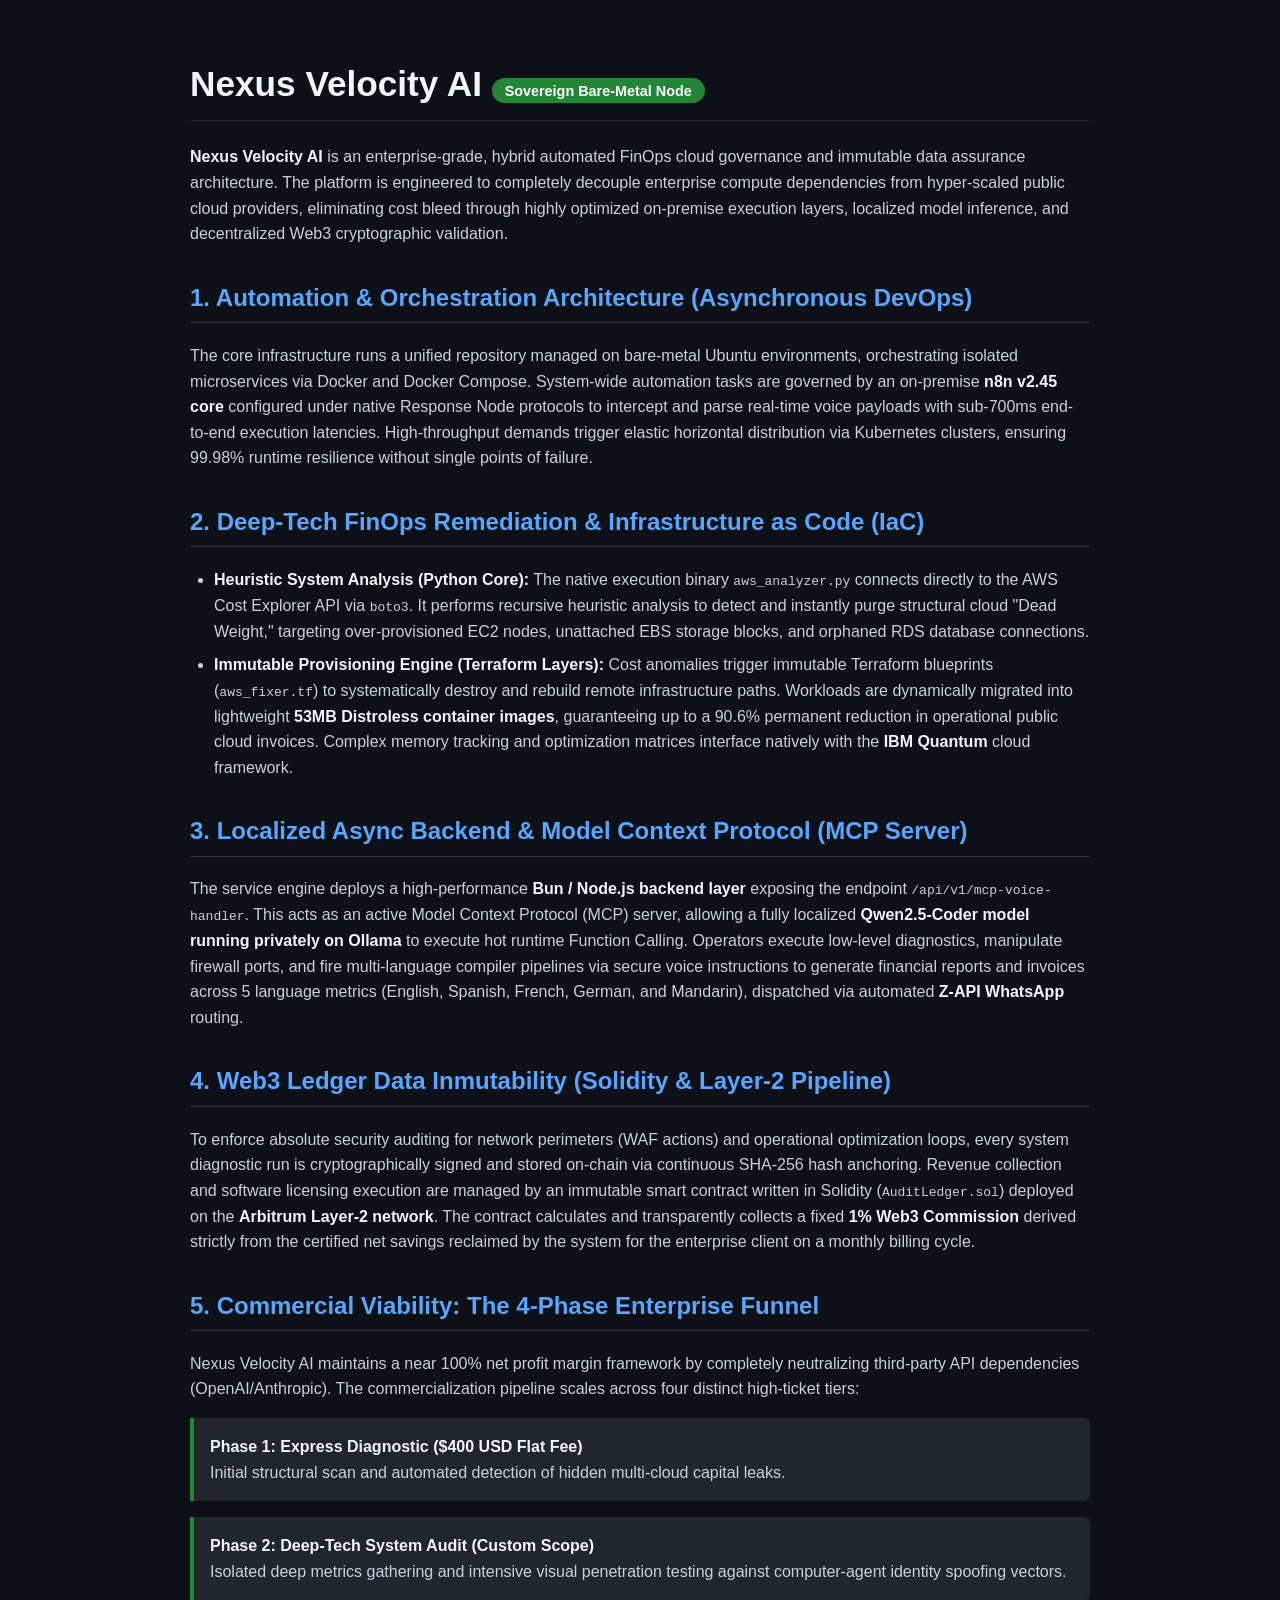
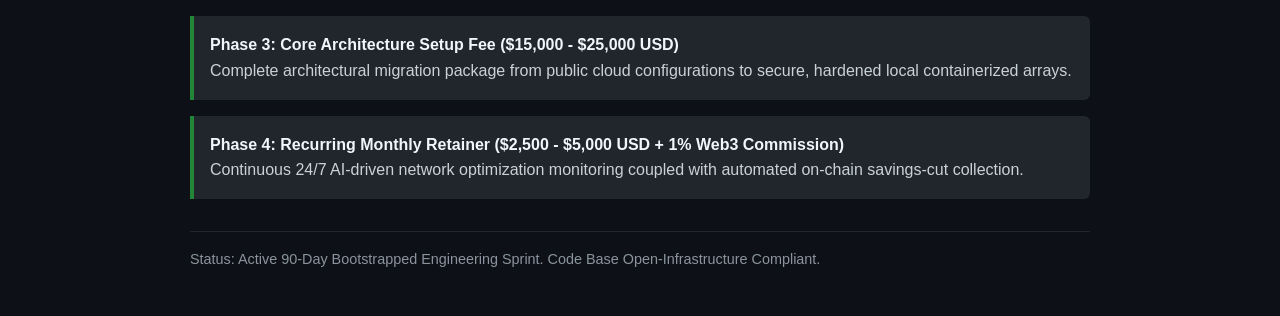
==== index.html @ 1094f733 "Create index.html for Nexus Velocity AI platform This HTML file outlines the Nexus Velocity AI platf" ====
<!DOCTYPE html>
<html lang="en">
<head>
    <meta charset="UTF-8">
    <meta name="viewport" content="width=device-width, initial-scale=1.0">
    <title>Nexus Velocity AI | Sovereign FinOps & Infrastructure Optimization</title>
    <style>
        body { font-family: -apple-system, BlinkMacSystemFont, "Segoe UI", Roboto, sans-serif; background-color: #0d1117; color: #c9d1d9; padding: 2rem; max-width: 900px; margin: 0 auto; line-height: 1.6; }
        h1 { color: #f0f6fc; border-bottom: 1px solid #21262d; padding-bottom: 0.5rem; font-size: 2.2rem; }
        h2 { color: #58a6ff; margin-top: 2rem; border-bottom: 1px solid #30363d; padding-bottom: 0.3rem; }
        h3 { color: #ff7b72; margin-top: 1.5rem; }
        ul { padding-left: 1.5rem; }
        li { margin-bottom: 0.5rem; }
        strong { color: #f0f6fc; }
        .badge { background-color: #238636; color: #ffffff; padding: 0.3rem 0.8rem; border-radius: 2rem; font-size: 0.9rem; font-weight: bold; }
        .tech-stack { background-color: #161b22; padding: 1.5rem; border-radius: 6px; border: 1px solid #30363d; margin-top: 1.5rem; }
        .funnel-stage { background-color: #21262d; border-left: 4px solid #238636; padding: 1rem; margin-bottom: 1rem; border-radius: 0 6px 6px 0; }
    </style>
</head>
<body>
    <h1>Nexus Velocity AI <span class="badge">Sovereign Bare-Metal Node</span></h1>
    <p><strong>Nexus Velocity AI</strong> is an enterprise-grade, hybrid automated FinOps cloud governance and immutable data assurance architecture. The platform is engineered to completely decouple enterprise compute dependencies from hyper-scaled public cloud providers, eliminating cost bleed through highly optimized on-premise execution layers, localized model inference, and decentralized Web3 cryptographic validation.</p>

    <h2>1. Automation & Orchestration Architecture (Asynchronous DevOps)</h2>
    <p>The core infrastructure runs a unified repository managed on bare-metal Ubuntu environments, orchestrating isolated microservices via Docker and Docker Compose. System-wide automation tasks are governed by an on-premise <strong>n8n v2.45 core</strong> configured under native Response Node protocols to intercept and parse real-time voice payloads with sub-700ms end-to-end execution latencies. High-throughput demands trigger elastic horizontal distribution via Kubernetes clusters, ensuring 99.98% runtime resilience without single points of failure.</p>

    <h2>2. Deep-Tech FinOps Remediation & Infrastructure as Code (IaC)</h2>
    <ul>
        <li><strong>Heuristic System Analysis (Python Core):</strong> The native execution binary <code>aws_analyzer.py</code> connects directly to the AWS Cost Explorer API via <code>boto3</code>. It performs recursive heuristic analysis to detect and instantly purge structural cloud "Dead Weight," targeting over-provisioned EC2 nodes, unattached EBS storage blocks, and orphaned RDS database connections.</li>
        <li><strong>Immutable Provisioning Engine (Terraform Layers):</strong> Cost anomalies trigger immutable Terraform blueprints (<code>aws_fixer.tf</code>) to systematically destroy and rebuild remote infrastructure paths. Workloads are dynamically migrated into lightweight <strong>53MB Distroless container images</strong>, guaranteeing up to a 90.6% permanent reduction in operational public cloud invoices. Complex memory tracking and optimization matrices interface natively with the <strong>IBM Quantum</strong> cloud framework.</li>
    </ul>

    <h2>3. Localized Async Backend & Model Context Protocol (MCP Server)</h2>
    <p>The service engine deploys a high-performance <strong>Bun / Node.js backend layer</strong> exposing the endpoint <code>/api/v1/mcp-voice-handler</code>. This acts as an active Model Context Protocol (MCP) server, allowing a fully localized <strong>Qwen2.5-Coder model running privately on Ollama</strong> to execute hot runtime Function Calling. Operators execute low-level diagnostics, manipulate firewall ports, and fire multi-language compiler pipelines via secure voice instructions to generate financial reports and invoices across 5 language metrics (English, Spanish, French, German, and Mandarin), dispatched via automated <strong>Z-API WhatsApp</strong> routing.</p>

    <h2>4. Web3 Ledger Data Inmutability (Solidity & Layer-2 Pipeline)</h2>
    <p>To enforce absolute security auditing for network perimeters (WAF actions) and operational optimization loops, every system diagnostic run is cryptographically signed and stored on-chain via continuous SHA-256 hash anchoring. Revenue collection and software licensing execution are managed by an immutable smart contract written in Solidity (<code>AuditLedger.sol</code>) deployed on the <strong>Arbitrum Layer-2 network</strong>. The contract calculates and transparently collects a fixed <strong>1% Web3 Commission</strong> derived strictly from the certified net savings reclaimed by the system for the enterprise client on a monthly billing cycle.</p>

    <h2>5. Commercial Viability: The 4-Phase Enterprise Funnel</h2>
    <p>Nexus Velocity AI maintains a near 100% net profit margin framework by completely neutralizing third-party API dependencies (OpenAI/Anthropic). The commercialization pipeline scales across four distinct high-ticket tiers:</p>
    
    <div class="funnel-stage">
        <strong>Phase 1: Express Diagnostic ($400 USD Flat Fee)</strong><br>
        Initial structural scan and automated detection of hidden multi-cloud capital leaks.
    </div>
    <div class="funnel-stage">
        <strong>Phase 2: Deep-Tech System Audit (Custom Scope)</strong><br>
        Isolated deep metrics gathering and intensive visual penetration testing against computer-agent identity spoofing vectors.
    </div>
    <div class="funnel-stage">
        <strong>Phase 3: Core Architecture Setup Fee ($15,000 - $25,000 USD)</strong><br>
        Complete architectural migration package from public cloud configurations to secure, hardened local containerized arrays.
    </div>
    <div class="funnel-stage">
        <strong>Phase 4: Recurring Monthly Retainer ($2,500 - $5,000 USD + 1% Web3 Commission)</strong><br>
        Continuous 24/7 AI-driven network optimization monitoring coupled with automated on-chain savings-cut collection.
    </div>

    <p style="color: #8b949e; font-size: 0.9rem; margin-top: 2rem; border-top: 1px solid #21262d; padding-top: 1rem;">Status: Active 90-Day Bootstrapped Engineering Sprint. Code Base Open-Infrastructure Compliant.</p>
</body>
</html>
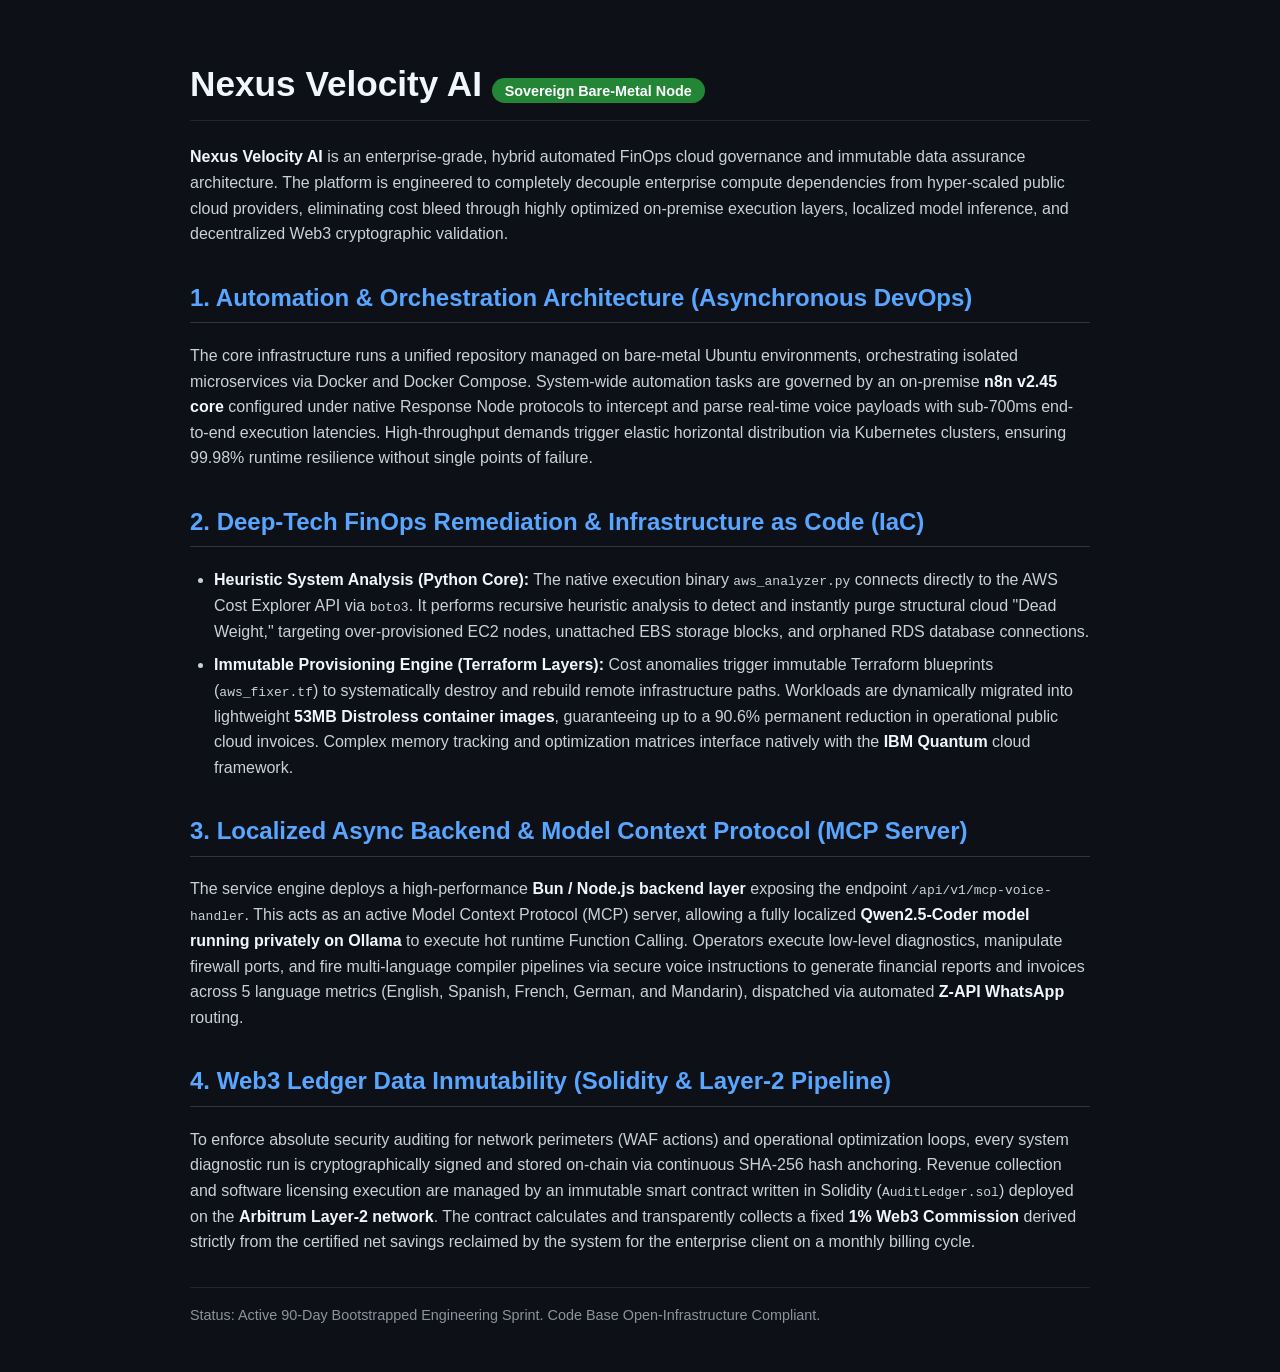
==== commit 95753090: "Remove commercial viability section from index.html Removed the commercial viability section detaili" ====
--- a/index.html
+++ b/index.html
@@ -8,13 +8,11 @@
         body { font-family: -apple-system, BlinkMacSystemFont, "Segoe UI", Roboto, sans-serif; background-color: #0d1117; color: #c9d1d9; padding: 2rem; max-width: 900px; margin: 0 auto; line-height: 1.6; }
         h1 { color: #f0f6fc; border-bottom: 1px solid #21262d; padding-bottom: 0.5rem; font-size: 2.2rem; }
         h2 { color: #58a6ff; margin-top: 2rem; border-bottom: 1px solid #30363d; padding-bottom: 0.3rem; }
-        h3 { color: #ff7b72; margin-top: 1.5rem; }
         ul { padding-left: 1.5rem; }
         li { margin-bottom: 0.5rem; }
         strong { color: #f0f6fc; }
         .badge { background-color: #238636; color: #ffffff; padding: 0.3rem 0.8rem; border-radius: 2rem; font-size: 0.9rem; font-weight: bold; }
         .tech-stack { background-color: #161b22; padding: 1.5rem; border-radius: 6px; border: 1px solid #30363d; margin-top: 1.5rem; }
-        .funnel-stage { background-color: #21262d; border-left: 4px solid #238636; padding: 1rem; margin-bottom: 1rem; border-radius: 0 6px 6px 0; }
     </style>
 </head>
 <body>
@@ -36,26 +34,6 @@
     <h2>4. Web3 Ledger Data Inmutability (Solidity & Layer-2 Pipeline)</h2>
     <p>To enforce absolute security auditing for network perimeters (WAF actions) and operational optimization loops, every system diagnostic run is cryptographically signed and stored on-chain via continuous SHA-256 hash anchoring. Revenue collection and software licensing execution are managed by an immutable smart contract written in Solidity (<code>AuditLedger.sol</code>) deployed on the <strong>Arbitrum Layer-2 network</strong>. The contract calculates and transparently collects a fixed <strong>1% Web3 Commission</strong> derived strictly from the certified net savings reclaimed by the system for the enterprise client on a monthly billing cycle.</p>
 
-    <h2>5. Commercial Viability: The 4-Phase Enterprise Funnel</h2>
-    <p>Nexus Velocity AI maintains a near 100% net profit margin framework by completely neutralizing third-party API dependencies (OpenAI/Anthropic). The commercialization pipeline scales across four distinct high-ticket tiers:</p>
-    
-    <div class="funnel-stage">
-        <strong>Phase 1: Express Diagnostic ($400 USD Flat Fee)</strong><br>
-        Initial structural scan and automated detection of hidden multi-cloud capital leaks.
-    </div>
-    <div class="funnel-stage">
-        <strong>Phase 2: Deep-Tech System Audit (Custom Scope)</strong><br>
-        Isolated deep metrics gathering and intensive visual penetration testing against computer-agent identity spoofing vectors.
-    </div>
-    <div class="funnel-stage">
-        <strong>Phase 3: Core Architecture Setup Fee ($15,000 - $25,000 USD)</strong><br>
-        Complete architectural migration package from public cloud configurations to secure, hardened local containerized arrays.
-    </div>
-    <div class="funnel-stage">
-        <strong>Phase 4: Recurring Monthly Retainer ($2,500 - $5,000 USD + 1% Web3 Commission)</strong><br>
-        Continuous 24/7 AI-driven network optimization monitoring coupled with automated on-chain savings-cut collection.
-    </div>
-
     <p style="color: #8b949e; font-size: 0.9rem; margin-top: 2rem; border-top: 1px solid #21262d; padding-top: 1rem;">Status: Active 90-Day Bootstrapped Engineering Sprint. Code Base Open-Infrastructure Compliant.</p>
 </body>
 </html>
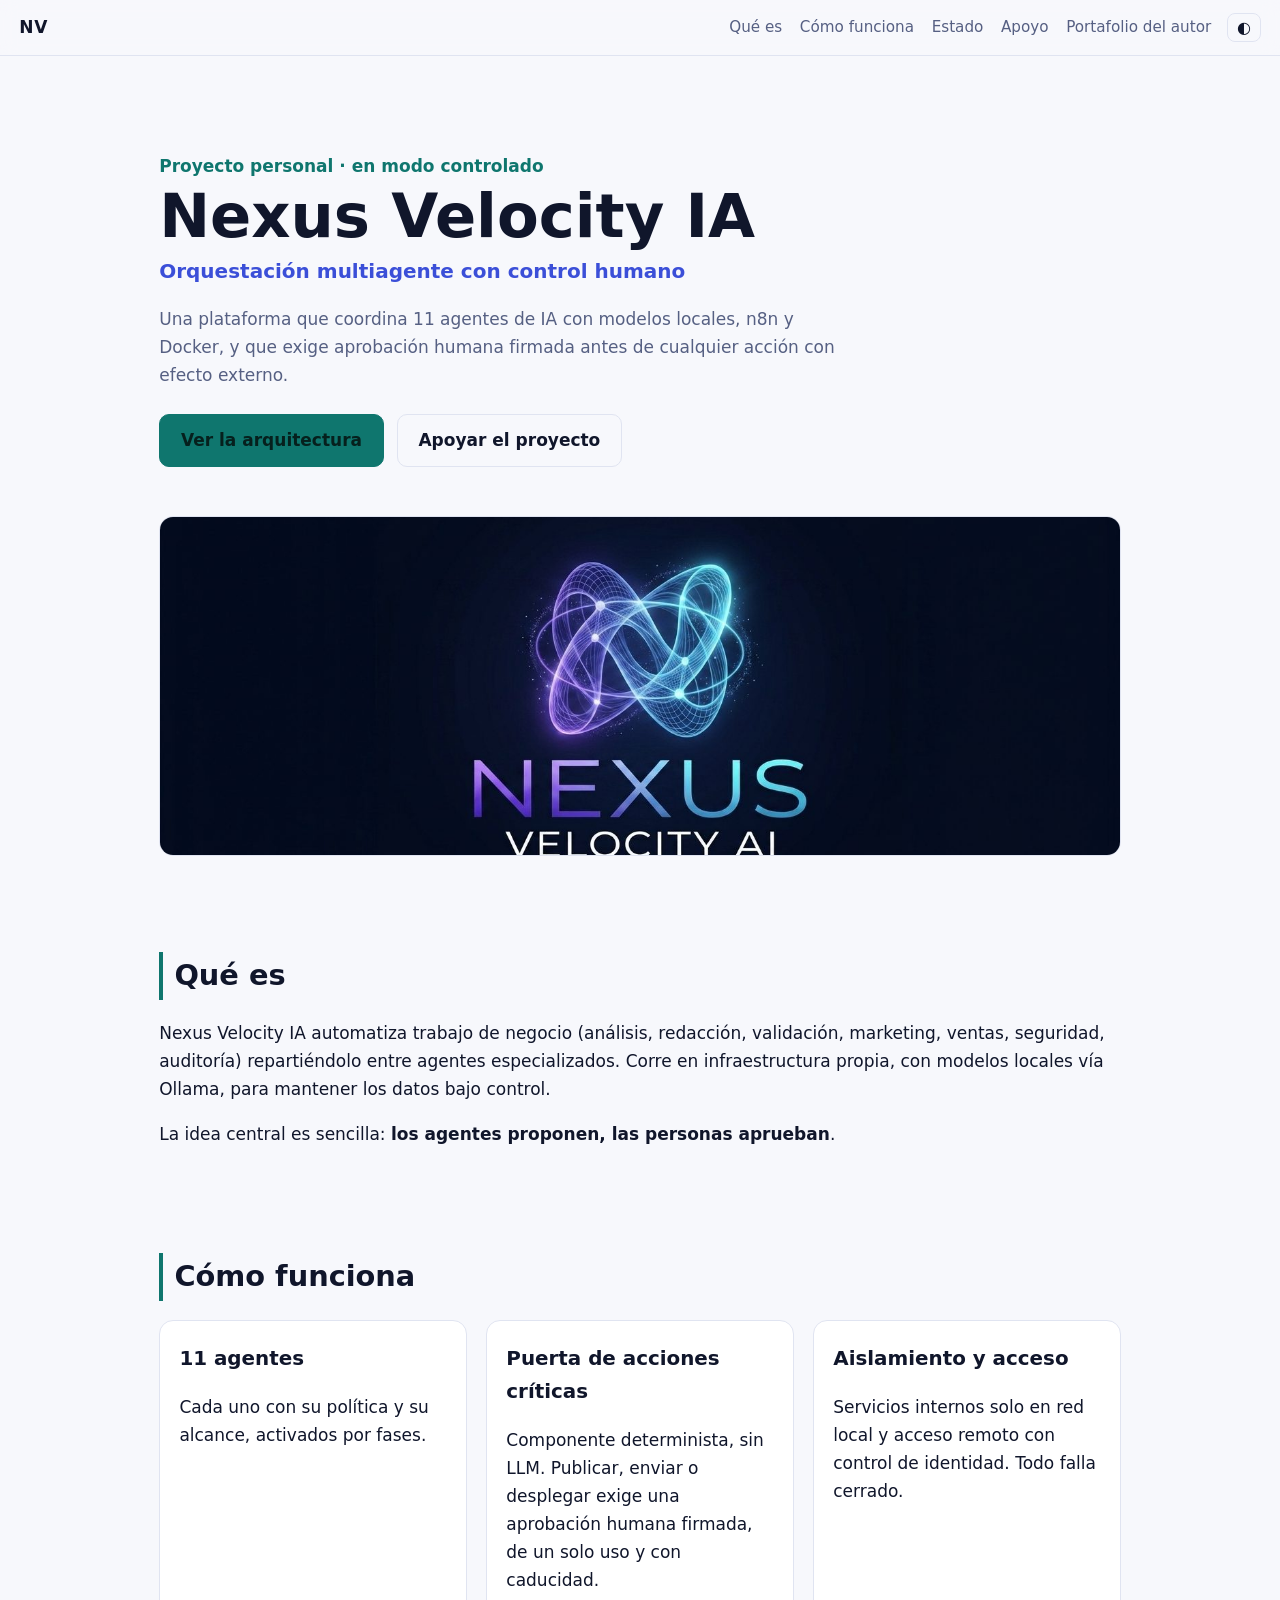
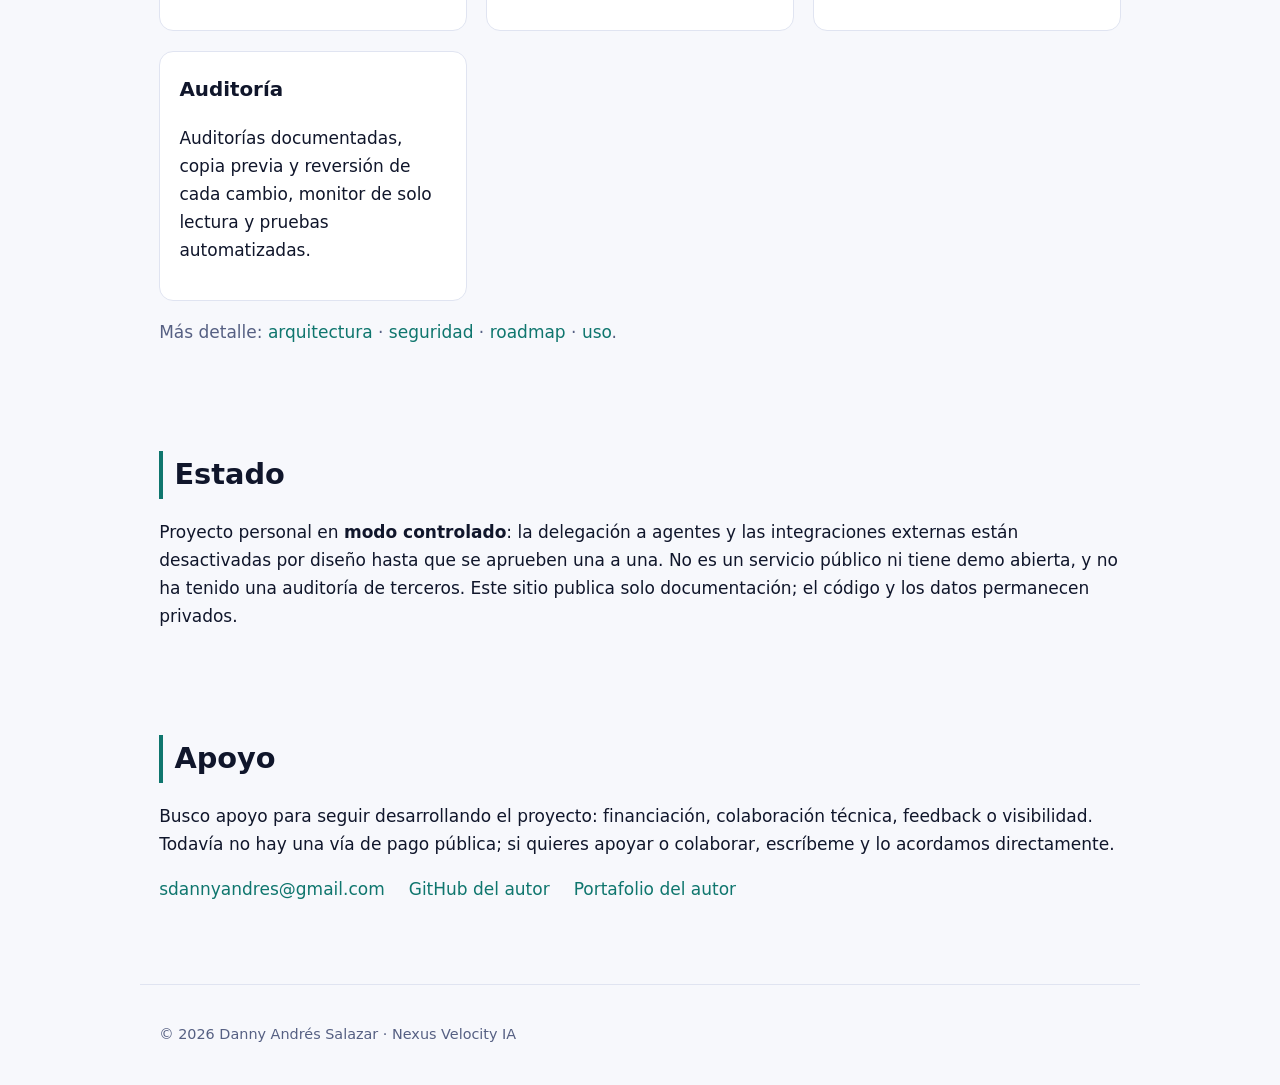
==== commit 853aeb53: "Sitio público de Nexus Velocity IA (historial reescrito) Co-Authored-By: Claude Sonnet 5.5 <noreply@" ====
--- a/index.html
+++ b/index.html
@@ -1,39 +1,66 @@
 <!DOCTYPE html>
-<html lang="en">
+<html lang="es">
 <head>
-    <meta charset="UTF-8">
-    <meta name="viewport" content="width=device-width, initial-scale=1.0">
-    <title>Nexus Velocity AI | Sovereign FinOps & Infrastructure Optimization</title>
-    <style>
-        body { font-family: -apple-system, BlinkMacSystemFont, "Segoe UI", Roboto, sans-serif; background-color: #0d1117; color: #c9d1d9; padding: 2rem; max-width: 900px; margin: 0 auto; line-height: 1.6; }
-        h1 { color: #f0f6fc; border-bottom: 1px solid #21262d; padding-bottom: 0.5rem; font-size: 2.2rem; }
-        h2 { color: #58a6ff; margin-top: 2rem; border-bottom: 1px solid #30363d; padding-bottom: 0.3rem; }
-        ul { padding-left: 1.5rem; }
-        li { margin-bottom: 0.5rem; }
-        strong { color: #f0f6fc; }
-        .badge { background-color: #238636; color: #ffffff; padding: 0.3rem 0.8rem; border-radius: 2rem; font-size: 0.9rem; font-weight: bold; }
-        .tech-stack { background-color: #161b22; padding: 1.5rem; border-radius: 6px; border: 1px solid #30363d; margin-top: 1.5rem; }
-    </style>
+  <meta charset="UTF-8">
+  <meta name="viewport" content="width=device-width, initial-scale=1">
+  <title>Nexus Velocity IA — Orquestación multiagente con control humano</title>
+  <meta name="description" content="Plataforma de orquestación multiagente con modelos locales (Ollama), n8n y Docker, con aprobaciones humanas firmadas, control de acceso y auditoría.">
+  <meta property="og:title" content="Nexus Velocity IA">
+  <meta property="og:description" content="Orquestación multiagente con control humano, modelos locales y auditoría.">
+  <meta property="og:image" content="assets/nexus-logo.jpg">
+  <link rel="stylesheet" href="portfolio/styles.css">
+  <style>.logo{width:100%;max-height:340px;object-fit:cover;border-radius:14px;border:1px solid var(--line);margin-top:1.5rem}</style>
+  <script>try{var t=localStorage.getItem("theme");if(t)document.documentElement.dataset.theme=t}catch(e){}</script>
 </head>
 <body>
-    <h1>Nexus Velocity AI <span class="badge">Sovereign Bare-Metal Node</span></h1>
-    <p><strong>Nexus Velocity AI</strong> is an enterprise-grade, hybrid automated FinOps cloud governance and immutable data assurance architecture. The platform is engineered to completely decouple enterprise compute dependencies from hyper-scaled public cloud providers, eliminating cost bleed through highly optimized on-premise execution layers, localized model inference, and decentralized Web3 cryptographic validation.</p>
+<header class="nav">
+  <a class="brand" href="#inicio">NV</a>
+  <nav aria-label="Principal"><a href="#que-es">Qué es</a><a href="#como">Cómo funciona</a><a href="#estado">Estado</a><a href="#apoyo">Apoyo</a><a href="portfolio/index.html">Portafolio del autor</a></nav>
+  <button id="theme" aria-label="Cambiar entre modo claro y oscuro">◐</button>
+</header>
+<main>
+<section id="inicio" class="hero">
+  <p class="eyebrow">Proyecto personal · en modo controlado</p>
+  <h1>Nexus Velocity IA</h1>
+  <p class="role">Orquestación multiagente con control humano</p>
+  <p class="lead">Una plataforma que coordina 11 agentes de IA con modelos locales, n8n y Docker, y que exige aprobación humana firmada antes de cualquier acción con efecto externo.</p>
+  <div class="cta"><a class="btn primary" href="docs/arquitectura.html">Ver la arquitectura</a><a class="btn" href="#apoyo">Apoyar el proyecto</a></div>
+  <img class="logo" src="assets/nexus-logo.jpg" alt="Logotipo de Nexus Velocity AI">
+</section>
 
-    <h2>1. Automation & Orchestration Architecture (Asynchronous DevOps)</h2>
-    <p>The core infrastructure runs a unified repository managed on bare-metal Ubuntu environments, orchestrating isolated microservices via Docker and Docker Compose. System-wide automation tasks are governed by an on-premise <strong>n8n v2.45 core</strong> configured under native Response Node protocols to intercept and parse real-time voice payloads with sub-700ms end-to-end execution latencies. High-throughput demands trigger elastic horizontal distribution via Kubernetes clusters, ensuring 99.98% runtime resilience without single points of failure.</p>
+<section id="que-es" class="reveal">
+  <h2>Qué es</h2>
+  <p>Nexus Velocity IA automatiza trabajo de negocio (análisis, redacción, validación, marketing, ventas, seguridad, auditoría) repartiéndolo entre agentes especializados. Corre en infraestructura propia, con modelos locales vía Ollama, para mantener los datos bajo control.</p>
+  <p>La idea central es sencilla: <strong>los agentes proponen, las personas aprueban</strong>.</p>
+</section>
 
-    <h2>2. Deep-Tech FinOps Remediation & Infrastructure as Code (IaC)</h2>
-    <ul>
-        <li><strong>Heuristic System Analysis (Python Core):</strong> The native execution binary <code>aws_analyzer.py</code> connects directly to the AWS Cost Explorer API via <code>boto3</code>. It performs recursive heuristic analysis to detect and instantly purge structural cloud "Dead Weight," targeting over-provisioned EC2 nodes, unattached EBS storage blocks, and orphaned RDS database connections.</li>
-        <li><strong>Immutable Provisioning Engine (Terraform Layers):</strong> Cost anomalies trigger immutable Terraform blueprints (<code>aws_fixer.tf</code>) to systematically destroy and rebuild remote infrastructure paths. Workloads are dynamically migrated into lightweight <strong>53MB Distroless container images</strong>, guaranteeing up to a 90.6% permanent reduction in operational public cloud invoices. Complex memory tracking and optimization matrices interface natively with the <strong>IBM Quantum</strong> cloud framework.</li>
-    </ul>
+<section id="como" class="reveal">
+  <h2>Cómo funciona</h2>
+  <div class="grid">
+    <article class="card"><h3>11 agentes</h3><p>Cada uno con su política y su alcance, activados por fases.</p></article>
+    <article class="card"><h3>Puerta de acciones críticas</h3><p>Componente determinista, sin LLM. Publicar, enviar o desplegar exige una aprobación humana firmada, de un solo uso y con caducidad.</p></article>
+    <article class="card"><h3>Aislamiento y acceso</h3><p>Servicios internos solo en red local y acceso remoto con control de identidad. Todo falla cerrado.</p></article>
+    <article class="card"><h3>Auditoría</h3><p>Auditorías documentadas, copia previa y reversión de cada cambio, monitor de solo lectura y pruebas automatizadas.</p></article>
+  </div>
+  <p class="note">Más detalle: <a href="docs/arquitectura.html">arquitectura</a> · <a href="docs/seguridad.html">seguridad</a> · <a href="docs/roadmap.html">roadmap</a> · <a href="docs/uso.html">uso</a>.</p>
+</section>
 
-    <h2>3. Localized Async Backend & Model Context Protocol (MCP Server)</h2>
-    <p>The service engine deploys a high-performance <strong>Bun / Node.js backend layer</strong> exposing the endpoint <code>/api/v1/mcp-voice-handler</code>. This acts as an active Model Context Protocol (MCP) server, allowing a fully localized <strong>Qwen2.5-Coder model running privately on Ollama</strong> to execute hot runtime Function Calling. Operators execute low-level diagnostics, manipulate firewall ports, and fire multi-language compiler pipelines via secure voice instructions to generate financial reports and invoices across 5 language metrics (English, Spanish, French, German, and Mandarin), dispatched via automated <strong>Z-API WhatsApp</strong> routing.</p>
+<section id="estado" class="reveal">
+  <h2>Estado</h2>
+  <p>Proyecto personal en <strong>modo controlado</strong>: la delegación a agentes y las integraciones externas están desactivadas por diseño hasta que se aprueben una a una. No es un servicio público ni tiene demo abierta, y no ha tenido una auditoría de terceros. Este sitio publica solo documentación; el código y los datos permanecen privados.</p>
+</section>
 
-    <h2>4. Web3 Ledger Data Inmutability (Solidity & Layer-2 Pipeline)</h2>
-    <p>To enforce absolute security auditing for network perimeters (WAF actions) and operational optimization loops, every system diagnostic run is cryptographically signed and stored on-chain via continuous SHA-256 hash anchoring. Revenue collection and software licensing execution are managed by an immutable smart contract written in Solidity (<code>AuditLedger.sol</code>) deployed on the <strong>Arbitrum Layer-2 network</strong>. The contract calculates and transparently collects a fixed <strong>1% Web3 Commission</strong> derived strictly from the certified net savings reclaimed by the system for the enterprise client on a monthly billing cycle.</p>
-
-    <p style="color: #8b949e; font-size: 0.9rem; margin-top: 2rem; border-top: 1px solid #21262d; padding-top: 1rem;">Status: Active 90-Day Bootstrapped Engineering Sprint. Code Base Open-Infrastructure Compliant.</p>
+<section id="apoyo" class="reveal">
+  <h2>Apoyo</h2>
+  <p>Busco apoyo para seguir desarrollando el proyecto: financiación, colaboración técnica, feedback o visibilidad. Todavía no hay una vía de pago pública; si quieres apoyar o colaborar, escríbeme y lo acordamos directamente.</p>
+  <ul class="contact">
+    <li><a href="mailto:sdannyandres@gmail.com?subject=Apoyo%20a%20Nexus%20Velocity%20IA">sdannyandres@gmail.com</a></li>
+    <li><a href="https://github.com/sdannyandres" rel="noopener">GitHub del autor</a></li>
+    <li><a href="portfolio/index.html">Portafolio del autor</a></li>
+  </ul>
+</section>
+</main>
+<footer><p>© <span id="y"></span> Danny Andrés Salazar · Nexus Velocity IA</p></footer>
+<script src="portfolio/main.js"></script>
 </body>
 </html>
--- a/portfolio/styles.css
+++ b/portfolio/styles.css
@@ -0,0 +1,41 @@
+:root{--bg:#0b1020;--fg:#e8ecf6;--muted:#9aa6c3;--card:#121a30;--line:#222c4a;--accent:#5eead4;--accent2:#7c9cff}
+[data-theme="light"]{--bg:#f7f8fc;--fg:#10162b;--muted:#566083;--card:#fff;--line:#e0e4f1;--accent:#0f766e;--accent2:#3b4fd8}
+@media(prefers-color-scheme:light){:root:not([data-theme="dark"]){--bg:#f7f8fc;--fg:#10162b;--muted:#566083;--card:#fff;--line:#e0e4f1;--accent:#0f766e;--accent2:#3b4fd8}}
+*{box-sizing:border-box}html{scroll-behavior:smooth}
+body{margin:0;background:var(--bg);color:var(--fg);font:17px/1.65 system-ui,-apple-system,"Segoe UI",Roboto,sans-serif}
+a{color:var(--accent);text-decoration:none}a:hover{text-decoration:underline}
+.nav{position:sticky;top:0;z-index:10;display:flex;align-items:center;gap:1rem;padding:.8rem 1.2rem;background:color-mix(in srgb,var(--bg) 88%,transparent);backdrop-filter:blur(8px);border-bottom:1px solid var(--line)}
+.brand{font-weight:800;letter-spacing:.05em;color:var(--fg)}
+.nav nav{display:flex;gap:1.1rem;margin-left:auto;flex-wrap:wrap}
+.nav nav a{color:var(--muted);font-size:.95rem}.nav nav a:hover{color:var(--fg);text-decoration:none}
+#theme{background:none;border:1px solid var(--line);color:var(--fg);border-radius:8px;padding:.25rem .55rem;cursor:pointer;font-size:1rem}
+main{max-width:1000px;margin:0 auto;padding:0 1.2rem}
+section{padding:4.5rem 0 1rem}
+h1{font-size:clamp(2.2rem,6vw,3.8rem);line-height:1.1;margin:.2rem 0}
+h2{font-size:1.8rem;margin:0 0 1.2rem;border-left:4px solid var(--accent);padding-left:.7rem}
+h3{margin:.2rem 0 .4rem}
+.hero{padding-top:6rem}.eyebrow{color:var(--accent);margin:0;font-weight:600}
+.role{font-size:1.25rem;color:var(--accent2);font-weight:600;margin:.3rem 0 1rem}
+.lead{max-width:680px;color:var(--muted)}
+.cta{display:flex;gap:.8rem;flex-wrap:wrap;margin:1.6rem 0}
+.btn{display:inline-block;padding:.7rem 1.3rem;border:1px solid var(--line);border-radius:10px;color:var(--fg);font-weight:600;transition:transform .15s,border-color .15s}
+.btn:hover{transform:translateY(-2px);border-color:var(--accent);text-decoration:none}
+.btn.primary{background:var(--accent);color:#06201d;border-color:var(--accent)}
+.quick{list-style:none;display:flex;gap:1.2rem;padding:0;margin:0}
+.grid{display:grid;grid-template-columns:repeat(auto-fit,minmax(290px,1fr));gap:1.2rem}
+.card{background:var(--card);border:1px solid var(--line);border-radius:14px;padding:1.2rem;transition:transform .2s,border-color .2s}
+.card:hover{transform:translateY(-4px);border-color:var(--accent2)}
+.thumb{height:90px;border-radius:10px;display:grid;place-items:center;font-size:2rem;font-weight:800;color:#fff;margin-bottom:.8rem}
+.t1{background:linear-gradient(135deg,#4f46e5,#06b6d4)}.t2{background:linear-gradient(135deg,#0ea5e9,#7c3aed)}.t3{background:linear-gradient(135deg,#059669,#0891b2)}.t4{background:linear-gradient(135deg,#d97706,#db2777)}.t5{background:linear-gradient(135deg,#475569,#2563eb)}
+.status{color:var(--accent);font-size:.85rem;margin:0 0 .5rem}.stack{color:var(--muted);font-size:.9rem}.links{font-size:.9rem;color:var(--muted)}
+.timeline{list-style:none;padding:0;margin:0;border-left:2px solid var(--line)}
+.timeline li{display:grid;grid-template-columns:150px 1fr;gap:1rem;padding:0 0 1.4rem 1.2rem;position:relative}
+.timeline li::before{content:"";position:absolute;left:-6px;top:.6rem;width:10px;height:10px;border-radius:50%;background:var(--accent)}
+.when{color:var(--muted);font-size:.9rem}.note{color:var(--muted)}
+.chips{list-style:none;display:flex;flex-wrap:wrap;gap:.5rem;padding:0;margin:.3rem 0 1rem}
+.chips li{border:1px solid var(--line);background:var(--card);border-radius:999px;padding:.25rem .8rem;font-size:.9rem}
+.contact{list-style:none;padding:0;display:flex;gap:1.5rem;flex-wrap:wrap}
+footer{max-width:1000px;margin:3rem auto 0;padding:1.5rem 1.2rem;border-top:1px solid var(--line);color:var(--muted);font-size:.9rem}
+.reveal{opacity:0;transform:translateY(14px);transition:opacity .6s,transform .6s}.reveal.in{opacity:1;transform:none}
+@media(max-width:640px){.timeline li{grid-template-columns:1fr}.nav nav{display:none}}
+@media(prefers-reduced-motion:reduce){*{transition:none!important;scroll-behavior:auto!important}.reveal{opacity:1;transform:none}}
